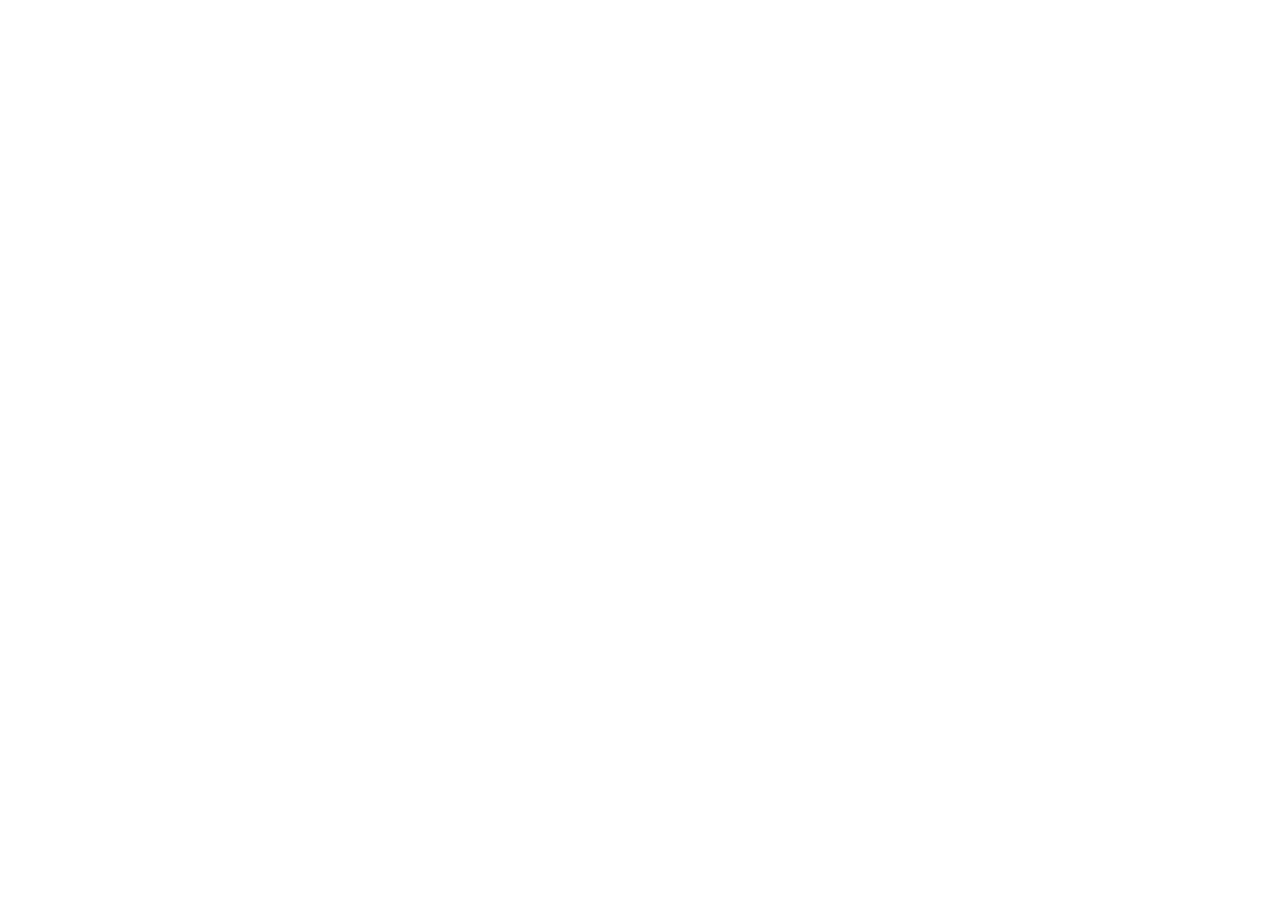
==== index.html @ 752204b4 "first commit" ====
<!DOCTYPE html>
<html lang="en">
<head>
    <meta charset="UTF-8">
    <meta name="viewport" content="width=device-width, initial-scale=1.0">
    <title>My Website</title>
</head>
<body>
    <header>

    </header>
    <main>

    </main>
    <footer>
        
    </footer>
    
</body>
</html>
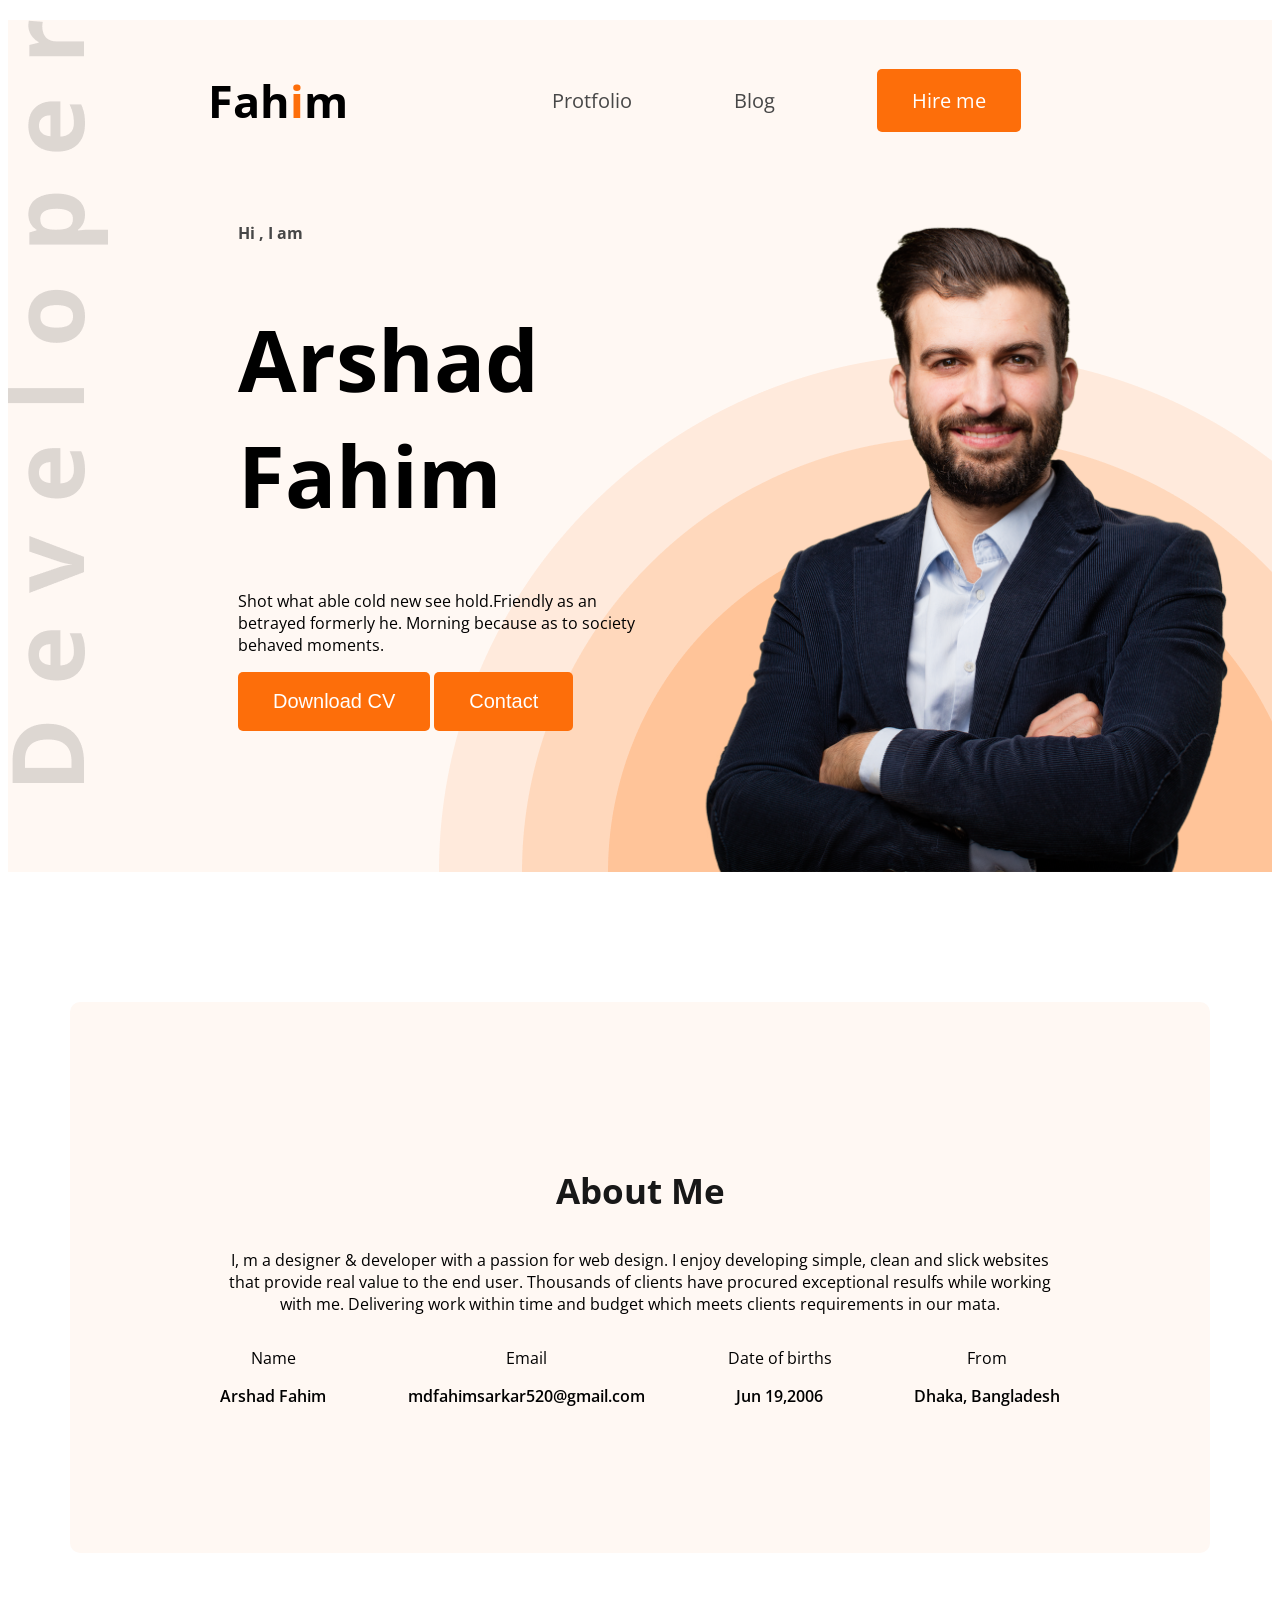
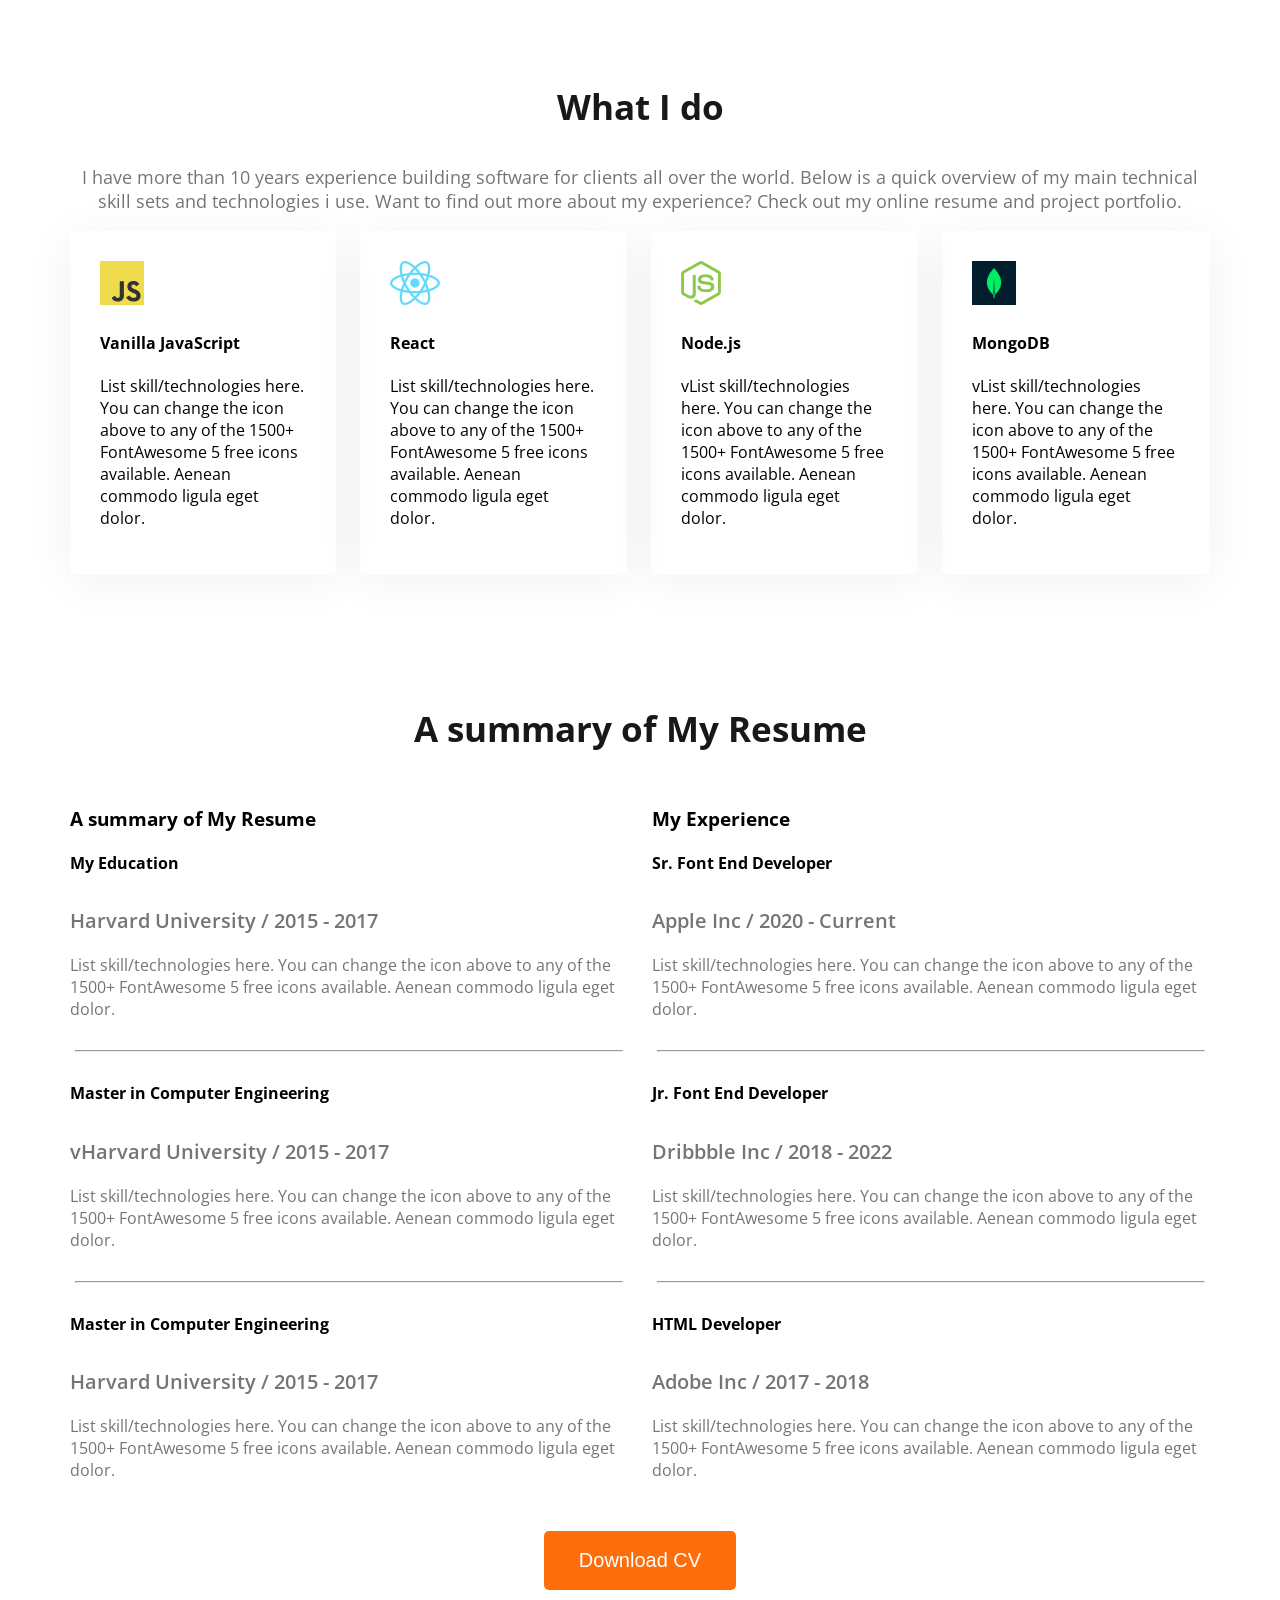
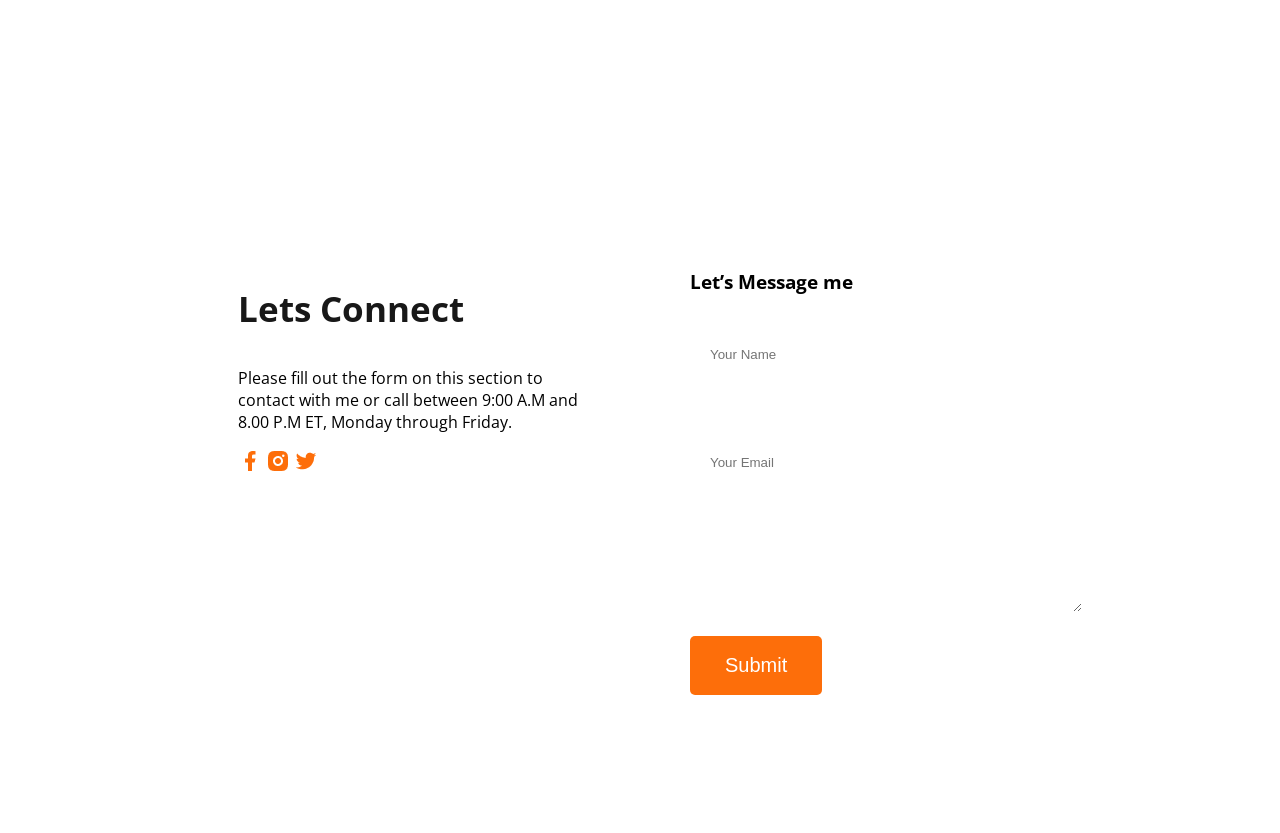
==== commit cb77a36d: "second commit" ====
--- a/index.html
+++ b/index.html
@@ -4,16 +4,166 @@
     <meta charset="UTF-8">
     <meta name="viewport" content="width=device-width, initial-scale=1.0">
     <title>My Website</title>
+    <link rel="preconnect" href="https://fonts.googleapis.com">
+    <link rel="preconnect" href="https://fonts.gstatic.com" crossorigin>
+    <link rel="preconnect" href="https://fonts.googleapis.com">
+    <link rel="preconnect" href="https://fonts.gstatic.com" crossorigin>
+    <link href="https://fonts.googleapis.com/css2?family=Open+Sans:ital,wght@0,300..800;1,300..800&family=Work+Sans:ital,wght@0,100..900;1,100..900&display=swap" rel="stylesheet">
+    <link rel="stylesheet" href="styles/style.css">
 </head>
-<body>
-    <header>
+<body class="open-sans-normal">
+    <header class="header secondary-bg">
+            <nav>
+                <h3 class=" nav-title">Fah<span class="text-primary">i</span>m</h3>
+                <ul>
+                    <li><a class="dark-2">Protfolio</a></li>
+                    <li><a class="dark-2">Blog</a></li>
+                    <li><a class="btn-primary" href="button">Hire me</a></li>
+                </ul>
+            </nav>
+            <div class="banner">
+                <div class="baner-content">
+                    <h4 class="banner-greetings dark-2">Hi , I am </h4>
+                    <h1 class="banner-title">Arshad Fahim</h1>
+                    <p class="banner-desct">Shot what able cold new see hold.Friendly as an betrayed formerly he. Morning because as to society behaved moments.</p>
+                   <button class="btn-primary">Download CV</button>
+                   <button class="btn-primary">Contact</button>
 
+                </div>
+                <img class="banner-profile-pic" src="images/hardy.png" alt="">
+
+            </div>
     </header>
     <main>
+        <section class="about secondary-bg" >
+            <h3 class="section-title">About Me</h3>
+            <p class="section-desceiption">I, m a designer & developer with a passion for web design. I enjoy developing simple, clean and slick websites that provide real value to the end user. Thousands of clients have procured exceptional resulfs while working with me. Delivering work within time and budget which meets clients requirements in our mata.</p>
+            <div class="about-items">
+                 <div class="about-item">
+                    <p class="item-title">Name</p>
+                    <p class="item-description">Arshad Fahim</p>
+                 </div>
+                 <div class="about-item">
+                    <p class="item-title">Email</p>
+                    <p class="item-description">mdfahimsarkar520@gmail.com</p>
+                 </div>
+                 <div class="about-item">   
+                    <p class="item-title">Date of births</p>
+                    <p class="item-description">Jun 19,2006</p>
+                 </div>
+                 <div class="about-item">
+                    <p class="item-title">From</p>
+                    <p class="item-description">Dhaka, Bangladesh</p>
+                 </div>
+            </div>
 
+        </section>
+         <section class="skills">
+            <h3 class="section-title text-center">What I do</h3>
+            <p class="section-description text-center">I have more than 10 years experience building software for clients all over the world. Below is a quick overview of my main technical skill sets and technologies i use. Want to find out more about my experience? Check out my online resume and project portfolio.</p>
+            
+            <div class="skills-container">
+                <div class="skill">
+                    <img src="images/icons/js.png" alt="">
+                    <h4 class="skills-title">Vanilla JavaScript</h4>
+                    <p class="skills-description">List skill/technologies here. You can change the icon above to any of the 1500+ FontAwesome 5 free icons available. Aenean commodo ligula eget dolor.</p>
+                </div>
+                <div class="skill">
+                    <img src="images/icons/react.png" alt="">
+                    <h4 class="skills-title">React</h4>
+                    <p class="skills-description">List skill/technologies here. You can change the icon above to any of the 1500+ FontAwesome 5 free icons available. Aenean commodo ligula eget dolor.</p>
+                </div>
+                <div class="skill">
+                    <img src="images/icons/nodejs.png" alt="">
+                    <h4 class="skills-title">Node.js</h4>
+                    <p class="skills-description">vList skill/technologies here. You can change the icon above to any of the 1500+ FontAwesome 5 free icons available. Aenean commodo ligula eget dolor.</p>
+                </div>
+                <div class="skill">
+                    <img src="images/icons/mongo.png" alt="">
+                    <h4 class="skills-title">MongoDB</h4>
+                    <p class="skills-description">vList skill/technologies here. You can change the icon above to any of the 1500+ FontAwesome 5 free icons available. Aenean commodo ligula eget dolor.</p>
+                </div>
+            </div>    
+         </section>
+          <section class="resume">
+              <h3 class="section-title text-center"> A summary of My Resume</h3>
+            <div class="resume-container">
+                <!-- .resume-column*2>h3.resume-column-title+.experience*3>h4.experience-title+h5.experience-sub-title+.experience-description -->
+                <div class="resume-column">
+                    <h3 class="resume-column-title "> A summary of My Resume</h3>
+                    <div class="experience">
+                        <h4 class="experience-title">My Education</h4>
+                        <h5 class="experience-sub-title">Harvard University / 2015 - 2017</h5>
+                        <div class="experience-description">List skill/technologies here. You can change the icon above 
+                        to any of the 1500+ FontAwesome 5 free icons available. Aenean commodo ligula eget dolor.</div>
+                    </div>
+                    <hr>
+                    <div class="experience">
+                        <h4 class="experience-title">Master in Computer Engineering</h4>
+                        <h5 class="experience-sub-title">vHarvard University / 2015 - 2017</h5>
+                        <div class="experience-description">List skill/technologies here. You can change the icon above 
+                        to any of the 1500+ FontAwesome 5 free icons available. Aenean commodo ligula eget dolor.</div>
+                    </div>
+                    <hr>
+                    <div class="experience">
+                        <h4 class="experience-title">Master in Computer Engineering</h4>
+                        <h5 class="experience-sub-title">Harvard University / 2015 - 2017</h5>
+                        <div class="experience-description">List skill/technologies here. You can change the icon above 
+                        to any of the 1500+ FontAwesome 5 free icons available. Aenean commodo ligula eget dolor.</div>
+                    </div>
+                </div>
+                <div class="resume-column">
+                    <h3 class="resume-column-title">My Experience</h3>
+                    <div class="experience">
+                        <h4 class="experience-title">Sr. Font End Developer</h4>
+                        <h5 class="experience-sub-title">Apple Inc / 2020 - Current</h5>
+                        <div class="experience-description">List skill/technologies here. You can change the icon above 
+                        to any of the 1500+ FontAwesome 5 free icons available. Aenean commodo ligula eget dolor.</div>
+                    </div>
+                    <hr>
+                    <div class="experience">
+                        <h4 class="experience-title">Jr. Font End Developer</h4>
+                        <h5 class="experience-sub-title">Dribbble Inc / 2018 - 2022</h5>
+                        <div class="experience-description">List skill/technologies here. You can change the icon above 
+                        to any of the 1500+ FontAwesome 5 free icons available. Aenean commodo ligula eget dolor.</div>
+                    </div>
+                    <hr>
+                    <div class="experience">
+                        <h4 class="experience-title">HTML Developer</h4>
+                        <h5 class="experience-sub-title">Adobe Inc / 2017 - 2018</h5>
+                        <div class="experience-description">List skill/technologies here. You can change the icon above 
+                        to any of the 1500+ FontAwesome 5 free icons available. Aenean commodo ligula eget dolor.</div>
+                    </div>
+                </div>
+                     
+                </div>
+            </div>
+            <div class="text-center resume-downlode-cv">
+                <button class="btn-primary text-center"> Download CV</button>
+            </div>
+            
+          </section> 
     </main>
-    <footer>
-        
+    <footer class="secondary-bg, ">
+        <div class="footer-column">
+            <h3 class="section-title">Lets Connect</h3>
+            <p>Please fill out the form on this section to contact with me or call between 9:00 A.M and 8.00 P.M ET, Monday through Friday.</p>
+            <div>
+                <a href=""><img src="images/icons/facebook.png" alt=""></a>
+                <a href=""><img src="images/icons/insta.png" alt=""></a>
+                <a href=""><img src="images/icons/twitter.png" alt=""></a>
+            </div>
+        </div>
+        <div class="footer-column">
+            <h3 section-title>Let’s Message me</h3>
+            <form action="">
+                <input type="text"name="" id="" placeholder="Your Name">
+                <input type="email" name="" id=""
+                placeholder="Your Email">
+            <textarea name="" id="" cols="30" rows="10"></textarea>
+            <input class="btn-primary" type="Submit" value="Submit">
+            </form>
+        </div>
     </footer>
     
 </body>
--- a/styles/style.css
+++ b/styles/style.css
@@ -0,0 +1,169 @@
+
+.open-sans-normal {
+  font-family: "Open Sans", sans-serif;
+  font-optical-sizing: auto;
+  font-weight:  normal ;
+  font-style: normal;
+  font-variation-settings:
+    "wdth" 100;
+}
+/* shared style */
+.text-center{
+    text-align: center;
+}
+.secondary-bg{
+    background-color: #FFF8F3 ;
+}
+.text-primary{
+    color: #FD6E0A;
+}
+.dark-2{
+    color:#474747 ;
+}
+.btn-primary{
+    background-color: #FD6E0A;
+    font-weight: 700px;
+    font-size: 20px;
+    color: #fff;
+    padding: 18px 35px;
+    border-radius: 5px;
+    border: none;
+
+}
+.section-title{
+    font-size: 35px;
+    font-weight: bold;
+    color: #181818;
+
+}
+.section-description{
+    font-size: 18px;
+    color: #757575;
+}
+/* header */
+.header{
+    background-image:url("../images/developer.png"), url("../images/header_bg.png");
+    background-repeat: no-repeat;
+    background-position: top left, bottom right;
+    
+}
+/* Nav styles */
+ nav{
+    display: flex;
+    align-items: center;
+    justify-content: space-between;
+    margin: 20px 200px;
+ }
+ .nav-title{
+    font-weight: 800px;
+    font-size: 45px;
+ }
+ 
+ nav ul{
+    display: flex;
+
+ }
+nav ul li{
+    list-style: none;
+    margin: 51px;
+}
+nav li a{
+    text-decoration: none;
+    font-size: 20px;
+}
+/*banner styles*/
+.banner{
+    display: flex;
+    justify-content: space-between;
+    margin: 0 35px 0 230px;
+}
+.banner-content{
+   max-width:580px ;
+}
+.banner-greeting{
+    font-size:45px ;
+    font-weight: 600px;
+}
+.banner-title{
+    font-weight: bold;
+    font-size: 85px;
+}
+.banner-profile-pic{
+    width: 580px;
+}
+/* main style */
+main{
+    max-width: 1140px;
+    margin: 0 auto;
+}
+main section{
+    margin-top: 130px;
+    margin-bottom: 130px;
+}
+/* About style */
+.about{
+    border-radius: 10px;
+    padding: 130px 150px;
+    text-align: center;
+    margin-top:130px ;
+
+}
+.about-items{
+    display: flex;
+    justify-content: space-between;
+}
+.item-description{
+    font-weight: 600;
+}
+ /* skills section styles */
+ .skills-container{
+    display: flex;
+    gap: 24px;
+ }
+ .skill{
+    padding: 30px;
+    border-radius: 5px;
+    box-shadow: 0px 6px 50px 0px  rgba(0,0,0,0.06) ;
+ }
+ /* resume section style */
+.resume-container{
+    display: flex;
+    gap: 24px;
+    
+}
+.experience-sub-title{
+    font-size: 20px;
+    font-weight: 600;
+    margin-bottom: 20px;
+}
+.experience-description, .experience-sub-title{
+    color:#757575 ;
+}
+.resume hr{
+    margin: 30px 5px;
+}
+.resume-downlode-cv{
+        margin-top: 50px;
+}
+/* footer styles */
+footer{
+    padding: 130px 230px;
+    display: flex;
+    gap: 100px;
+
+} 
+.footer-column{
+    width: 50%;
+}
+footer input[type="text"], footer input[type="email"],footer textarea
+{
+    height: 64px;
+    border-radius: 5px;
+    background-color: #fff;
+    display: block;
+    width: 100%;
+    padding: 10px 20px;
+    margin-bottom: 24px;
+    border: none;
+
+}
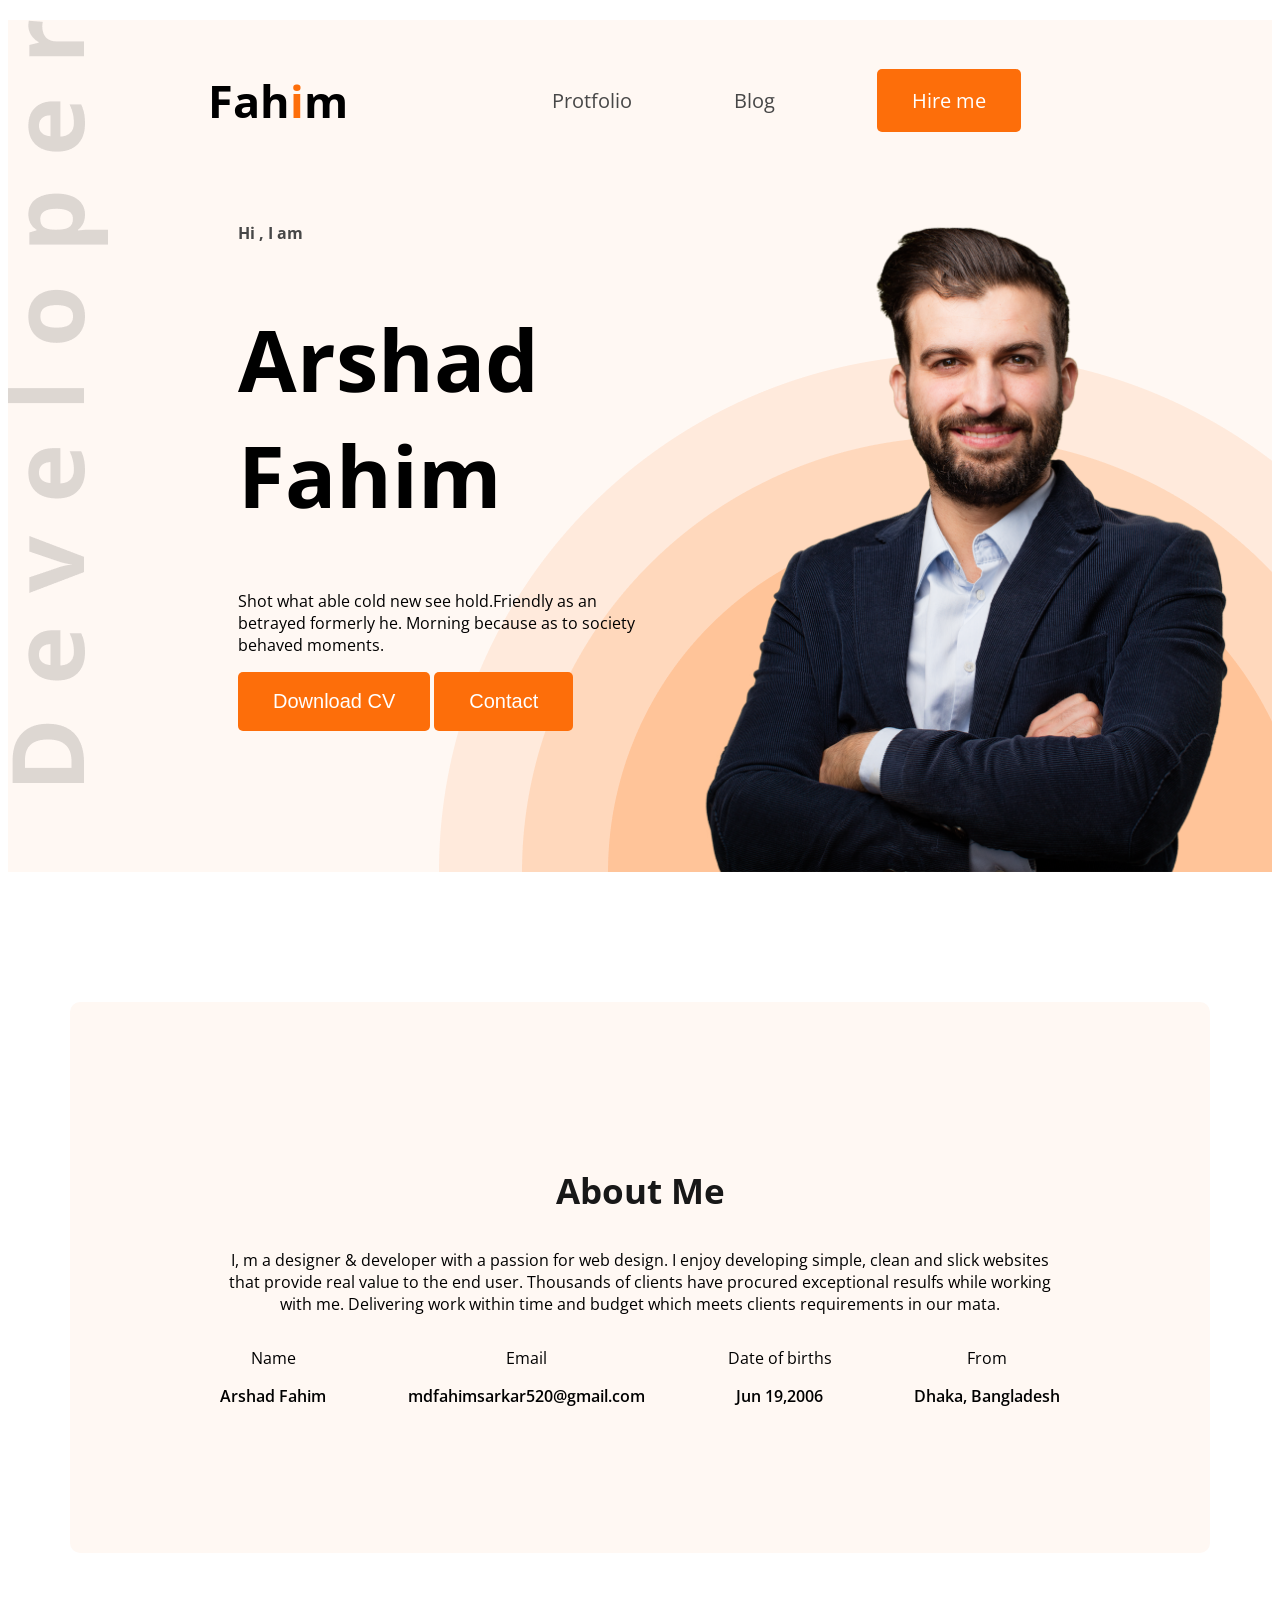
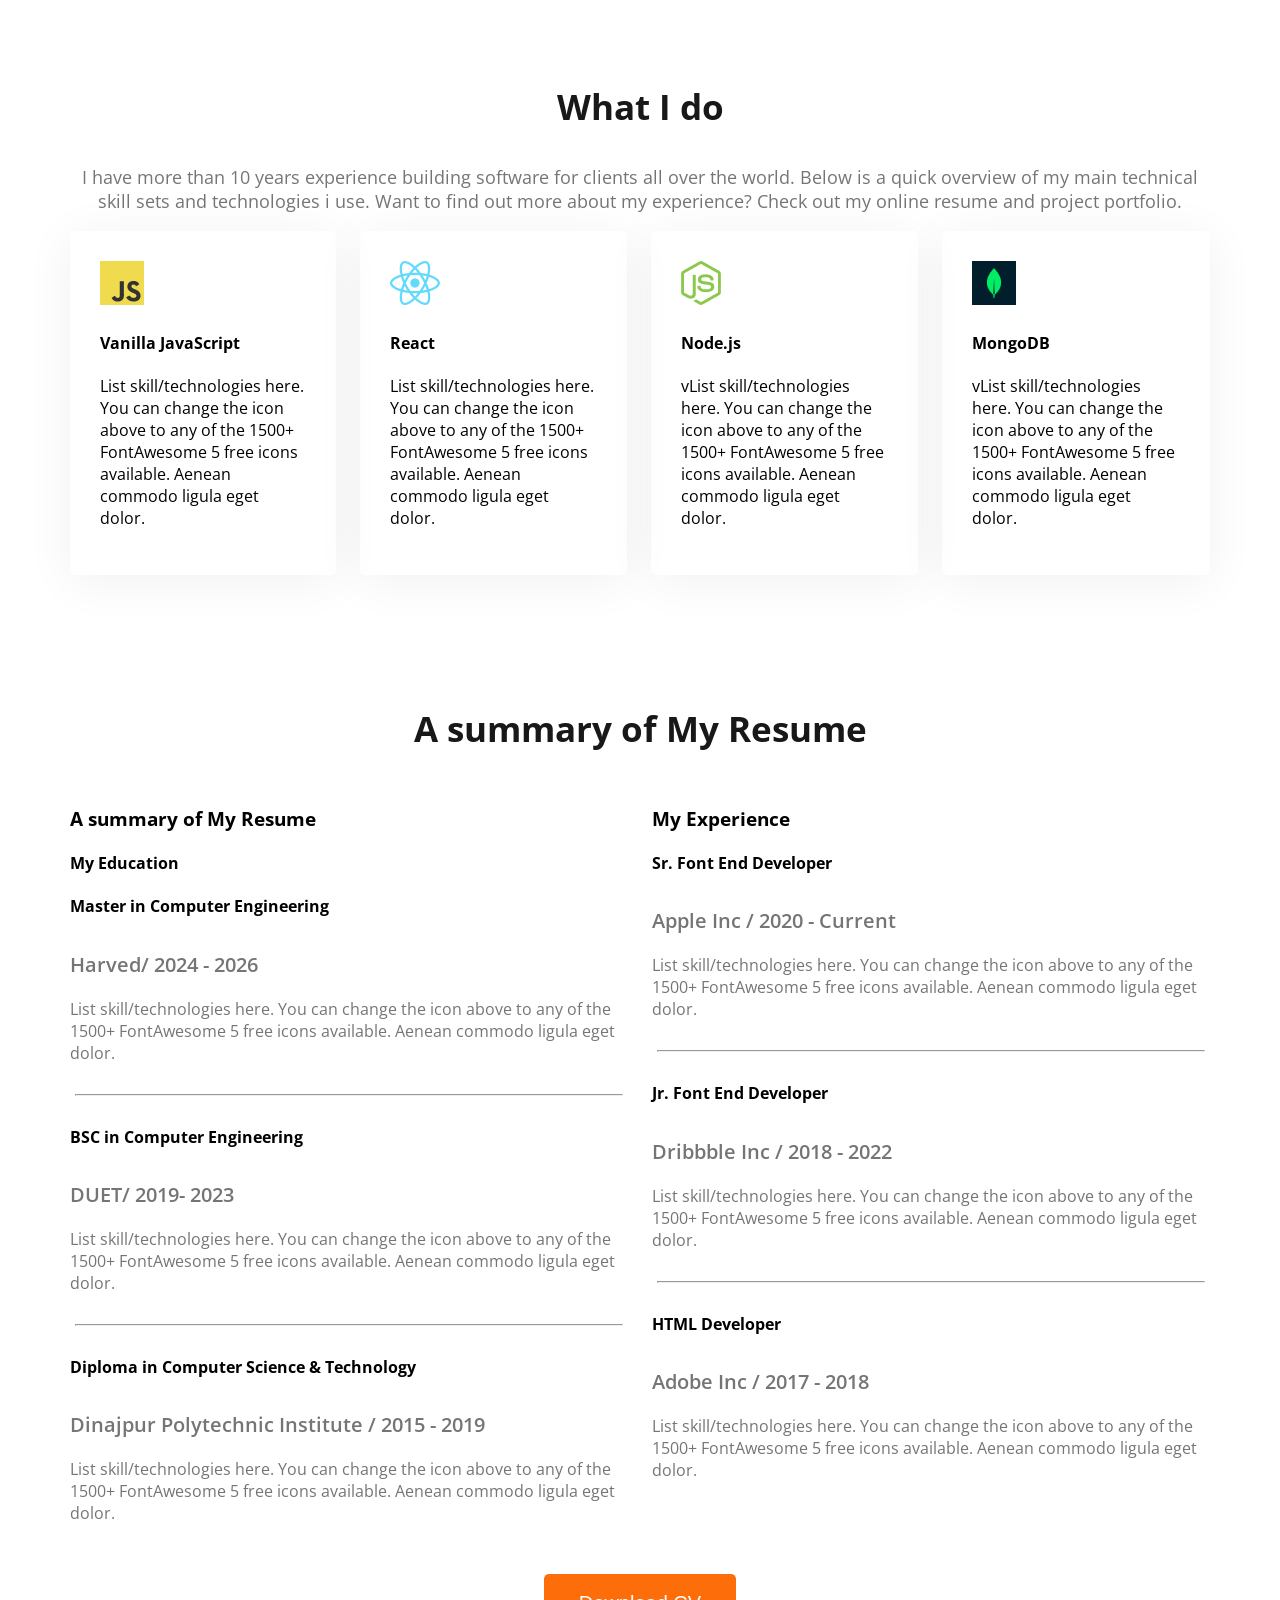
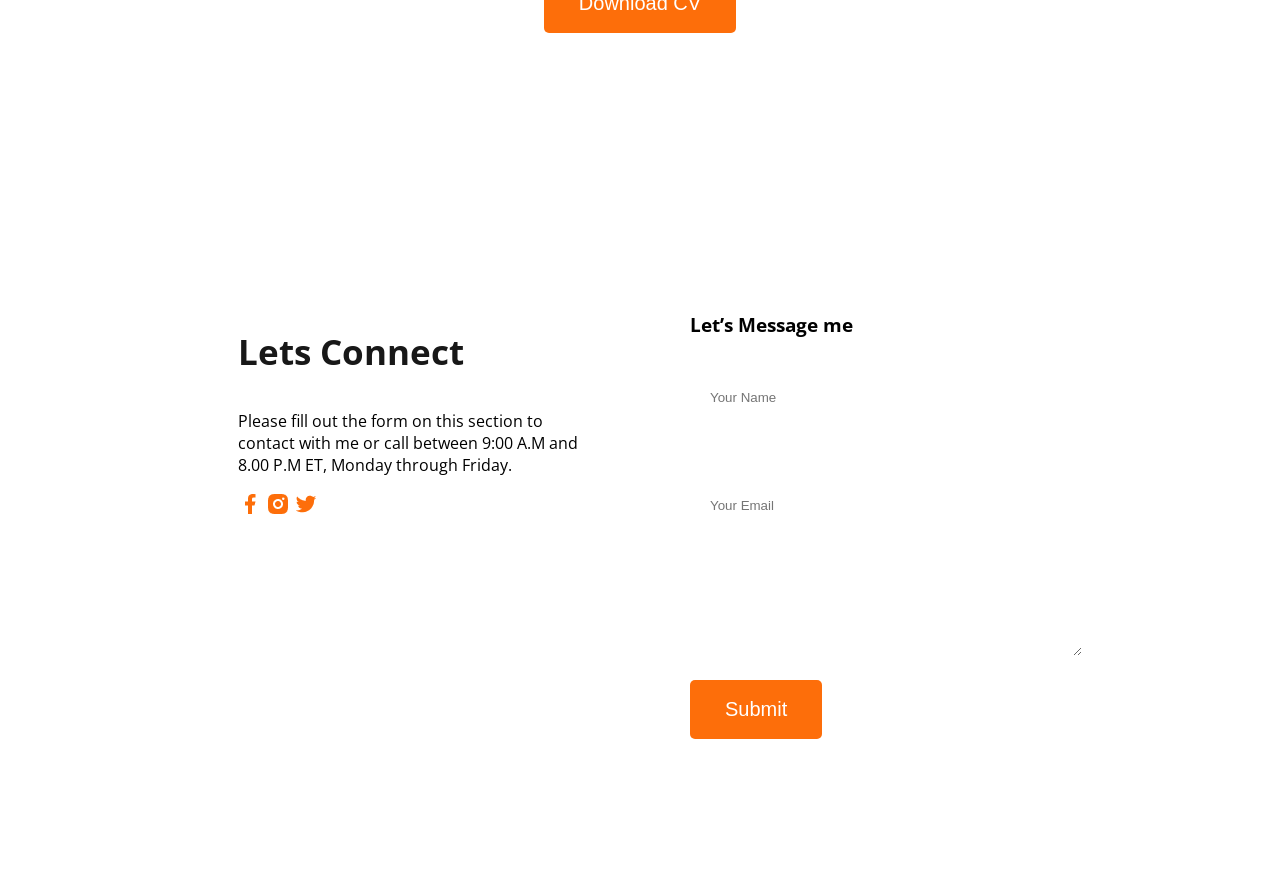
==== commit de6b9e7c: "my commit" ====
--- a/index.html
+++ b/index.html
@@ -93,21 +93,22 @@
                     <h3 class="resume-column-title "> A summary of My Resume</h3>
                     <div class="experience">
                         <h4 class="experience-title">My Education</h4>
-                        <h5 class="experience-sub-title">Harvard University / 2015 - 2017</h5>
+                         <h4 class="experience-title"> Master in Computer Engineering</h4>
+                        <h5 class="experience-sub-title"> Harved/ 2024 - 2026</h5>
                         <div class="experience-description">List skill/technologies here. You can change the icon above 
                         to any of the 1500+ FontAwesome 5 free icons available. Aenean commodo ligula eget dolor.</div>
                     </div>
                     <hr>
                     <div class="experience">
-                        <h4 class="experience-title">Master in Computer Engineering</h4>
-                        <h5 class="experience-sub-title">vHarvard University / 2015 - 2017</h5>
+                        <h4 class="experience-title"> BSC in Computer Engineering</h4>
+                        <h5 class="experience-sub-title">DUET/ 2019- 2023</h5>
                         <div class="experience-description">List skill/technologies here. You can change the icon above 
                         to any of the 1500+ FontAwesome 5 free icons available. Aenean commodo ligula eget dolor.</div>
                     </div>
                     <hr>
                     <div class="experience">
-                        <h4 class="experience-title">Master in Computer Engineering</h4>
-                        <h5 class="experience-sub-title">Harvard University / 2015 - 2017</h5>
+                        <h4 class="experience-title">Diploma in Computer Science & Technology </h4>
+                        <h5 class="experience-sub-title">Dinajpur Polytechnic Institute / 2015 - 2019</h5>
                         <div class="experience-description">List skill/technologies here. You can change the icon above 
                         to any of the 1500+ FontAwesome 5 free icons available. Aenean commodo ligula eget dolor.</div>
                     </div>
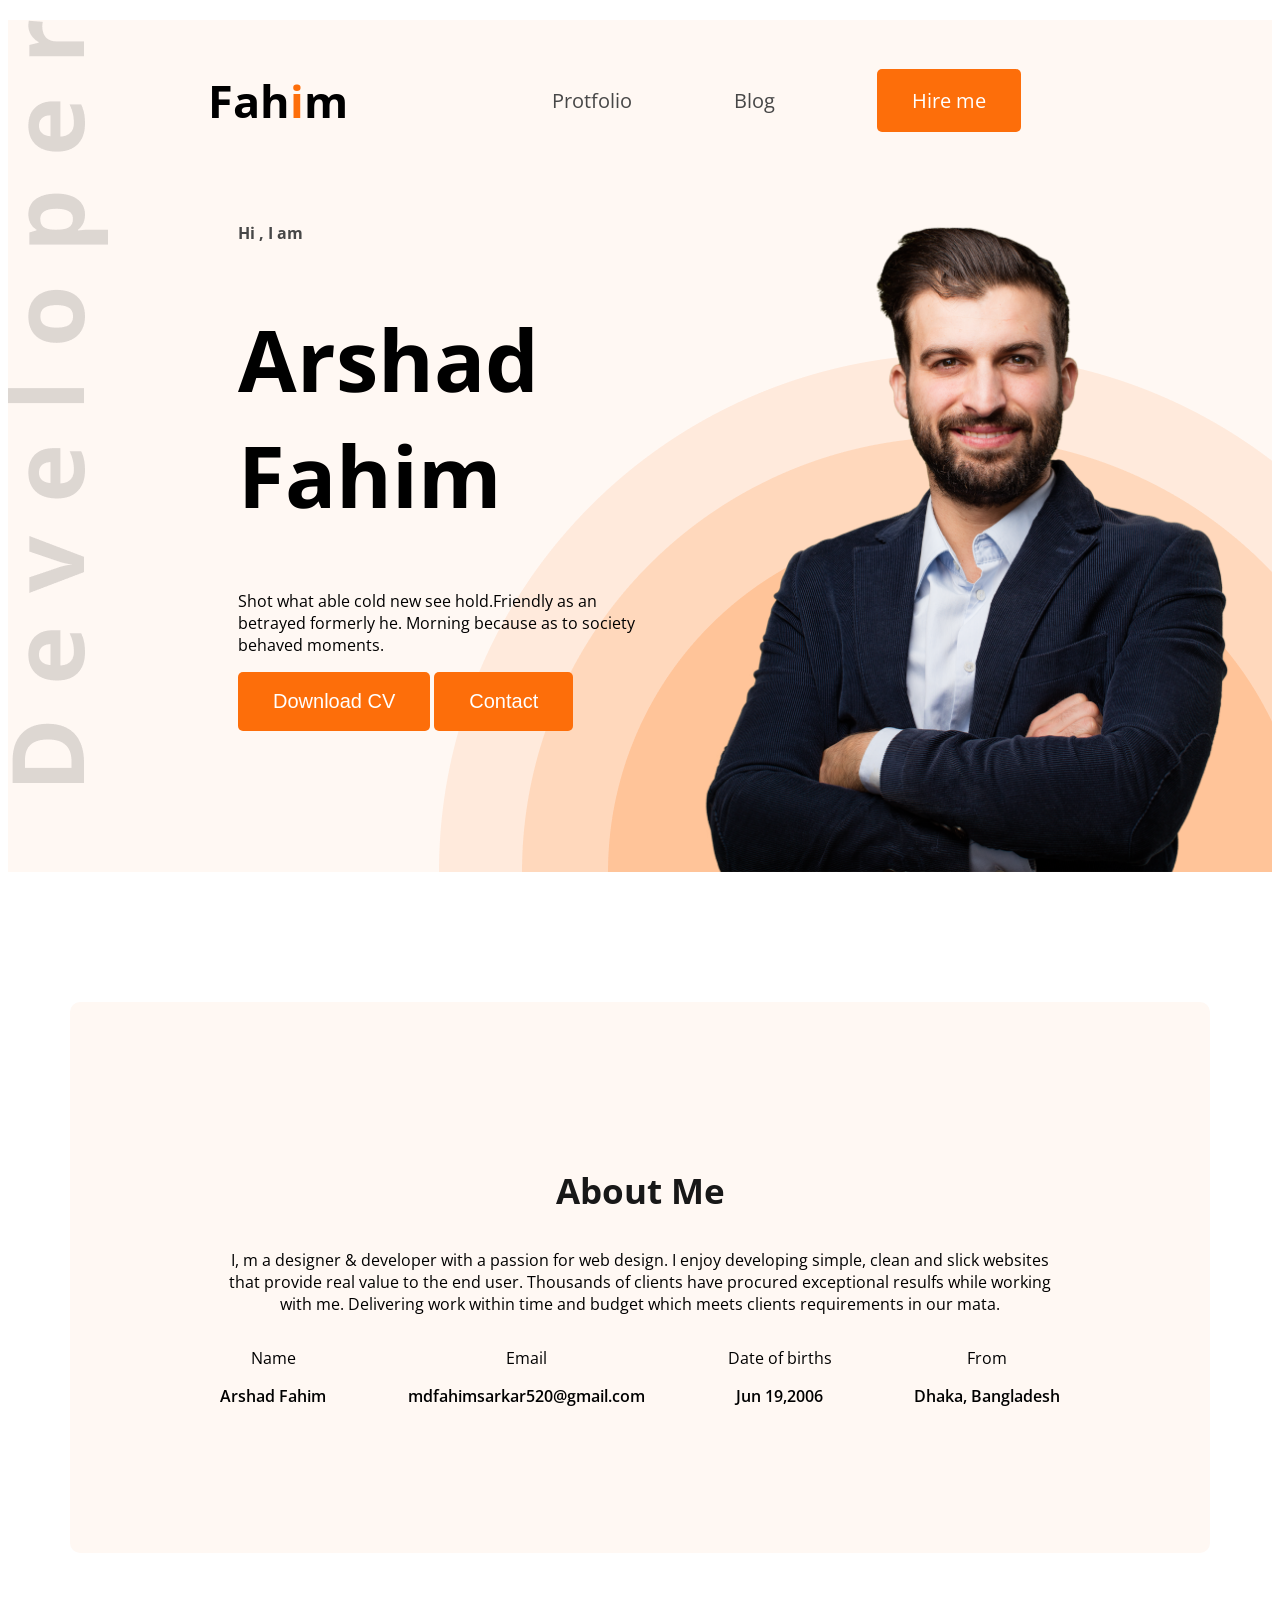
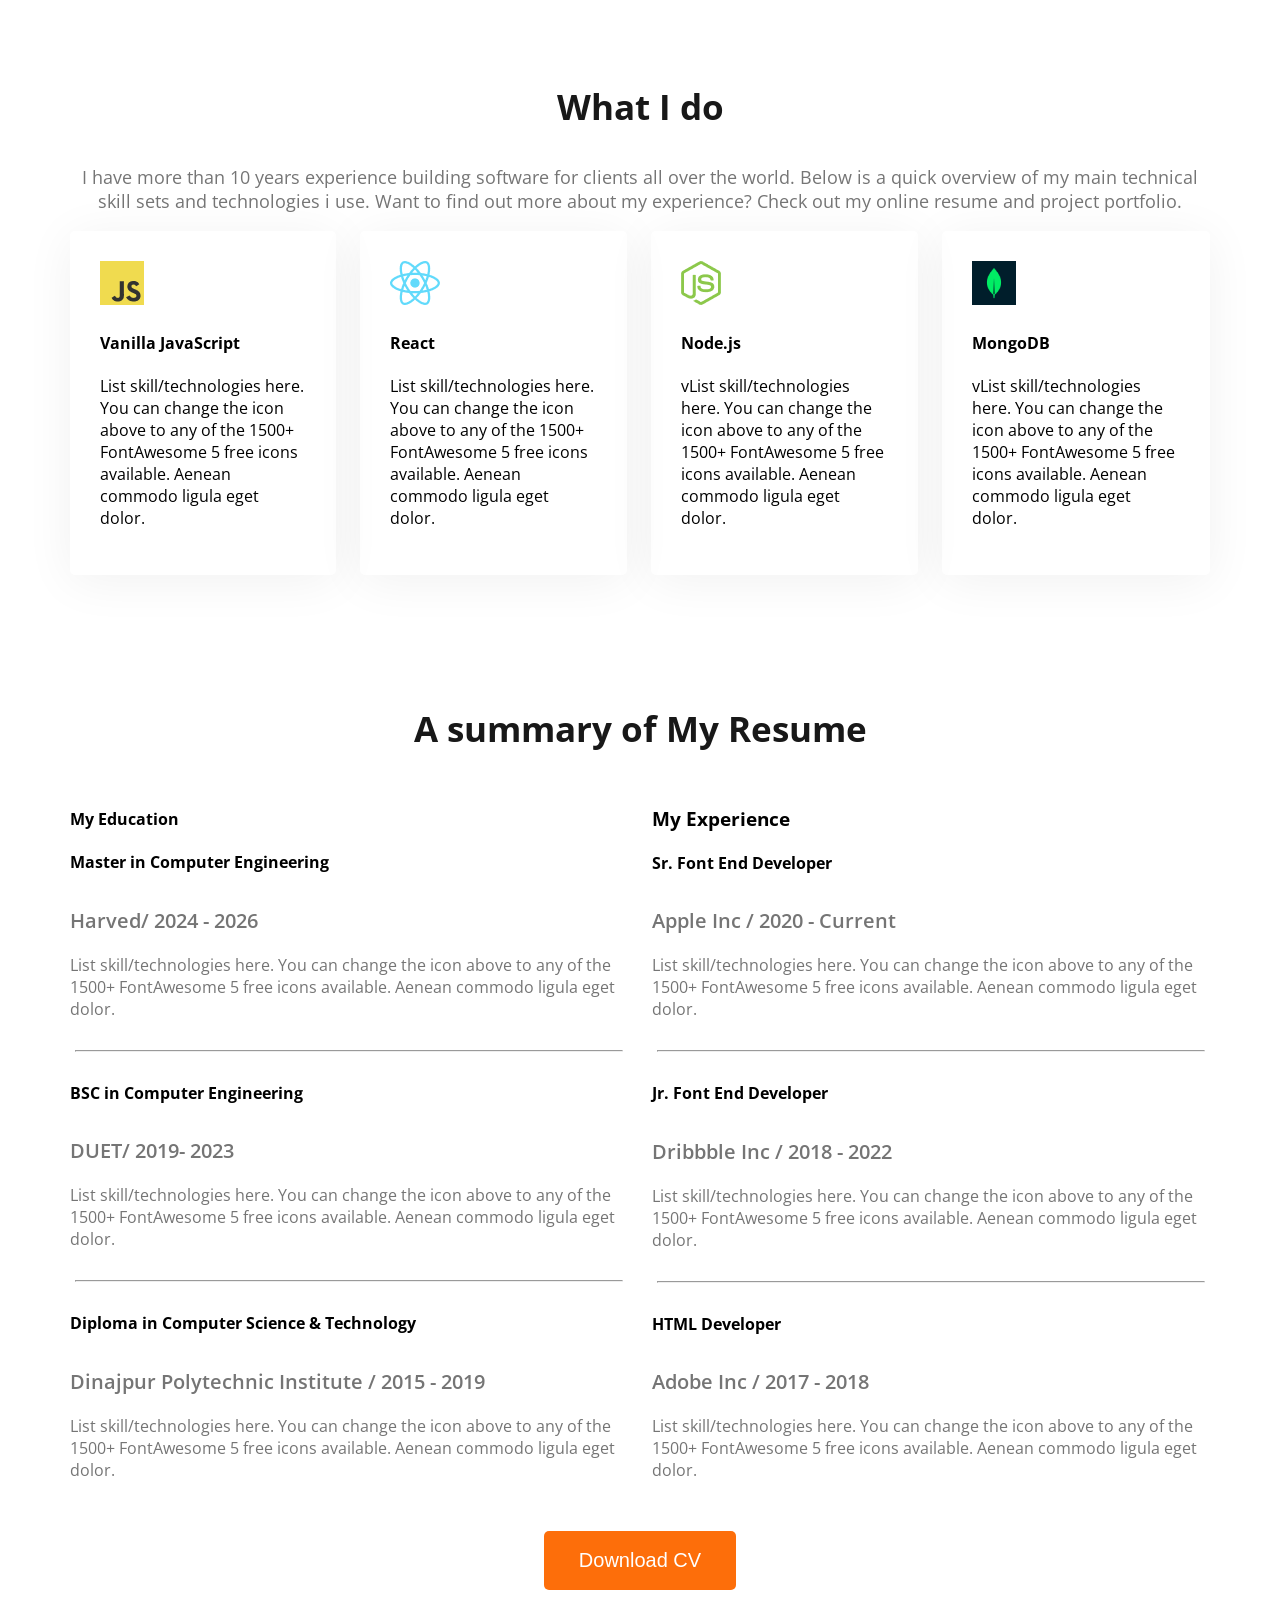
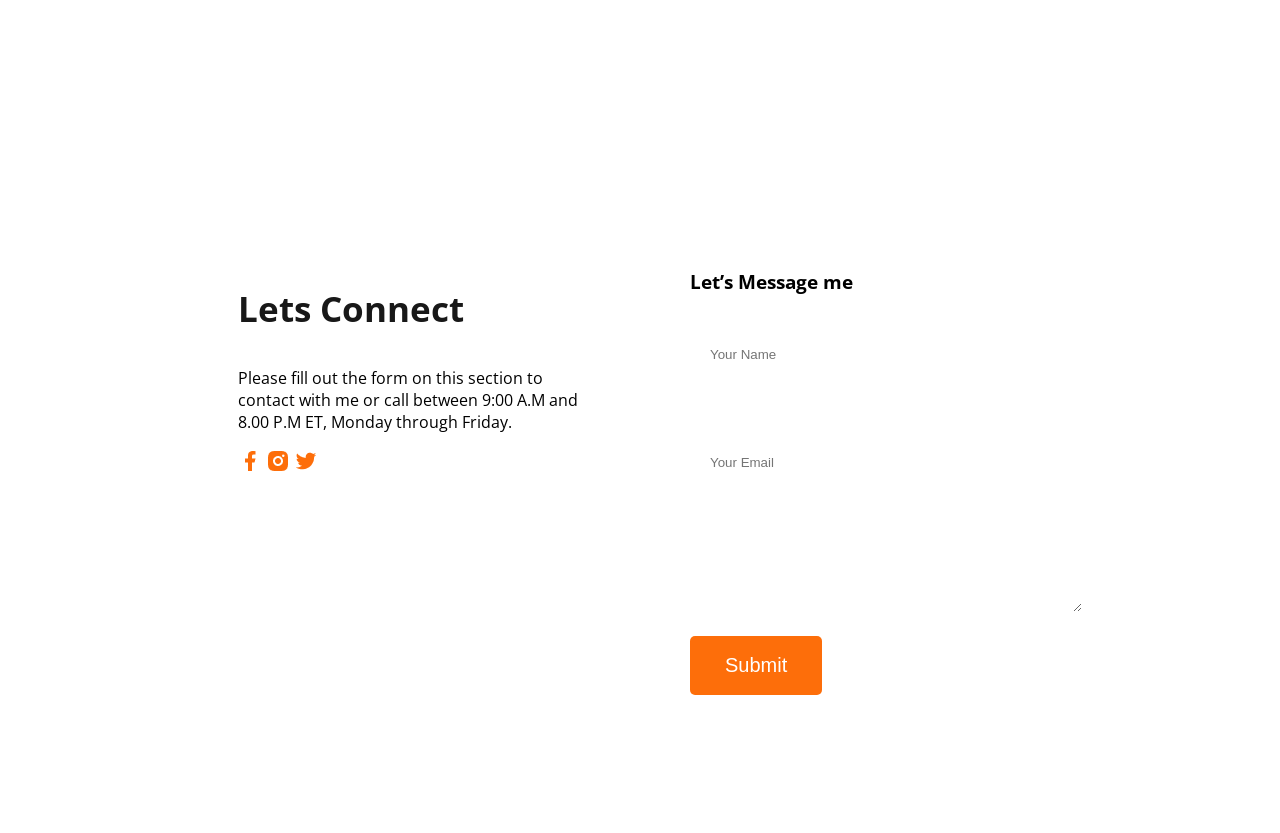
==== commit 9c6999f7: "third commit" ====
--- a/index.html
+++ b/index.html
@@ -90,8 +90,7 @@
             <div class="resume-container">
                 <!-- .resume-column*2>h3.resume-column-title+.experience*3>h4.experience-title+h5.experience-sub-title+.experience-description -->
                 <div class="resume-column">
-                    <h3 class="resume-column-title "> A summary of My Resume</h3>
-                    <div class="experience">
+                 <div class="experience">
                         <h4 class="experience-title">My Education</h4>
                          <h4 class="experience-title"> Master in Computer Engineering</h4>
                         <h5 class="experience-sub-title"> Harved/ 2024 - 2026</h5>
